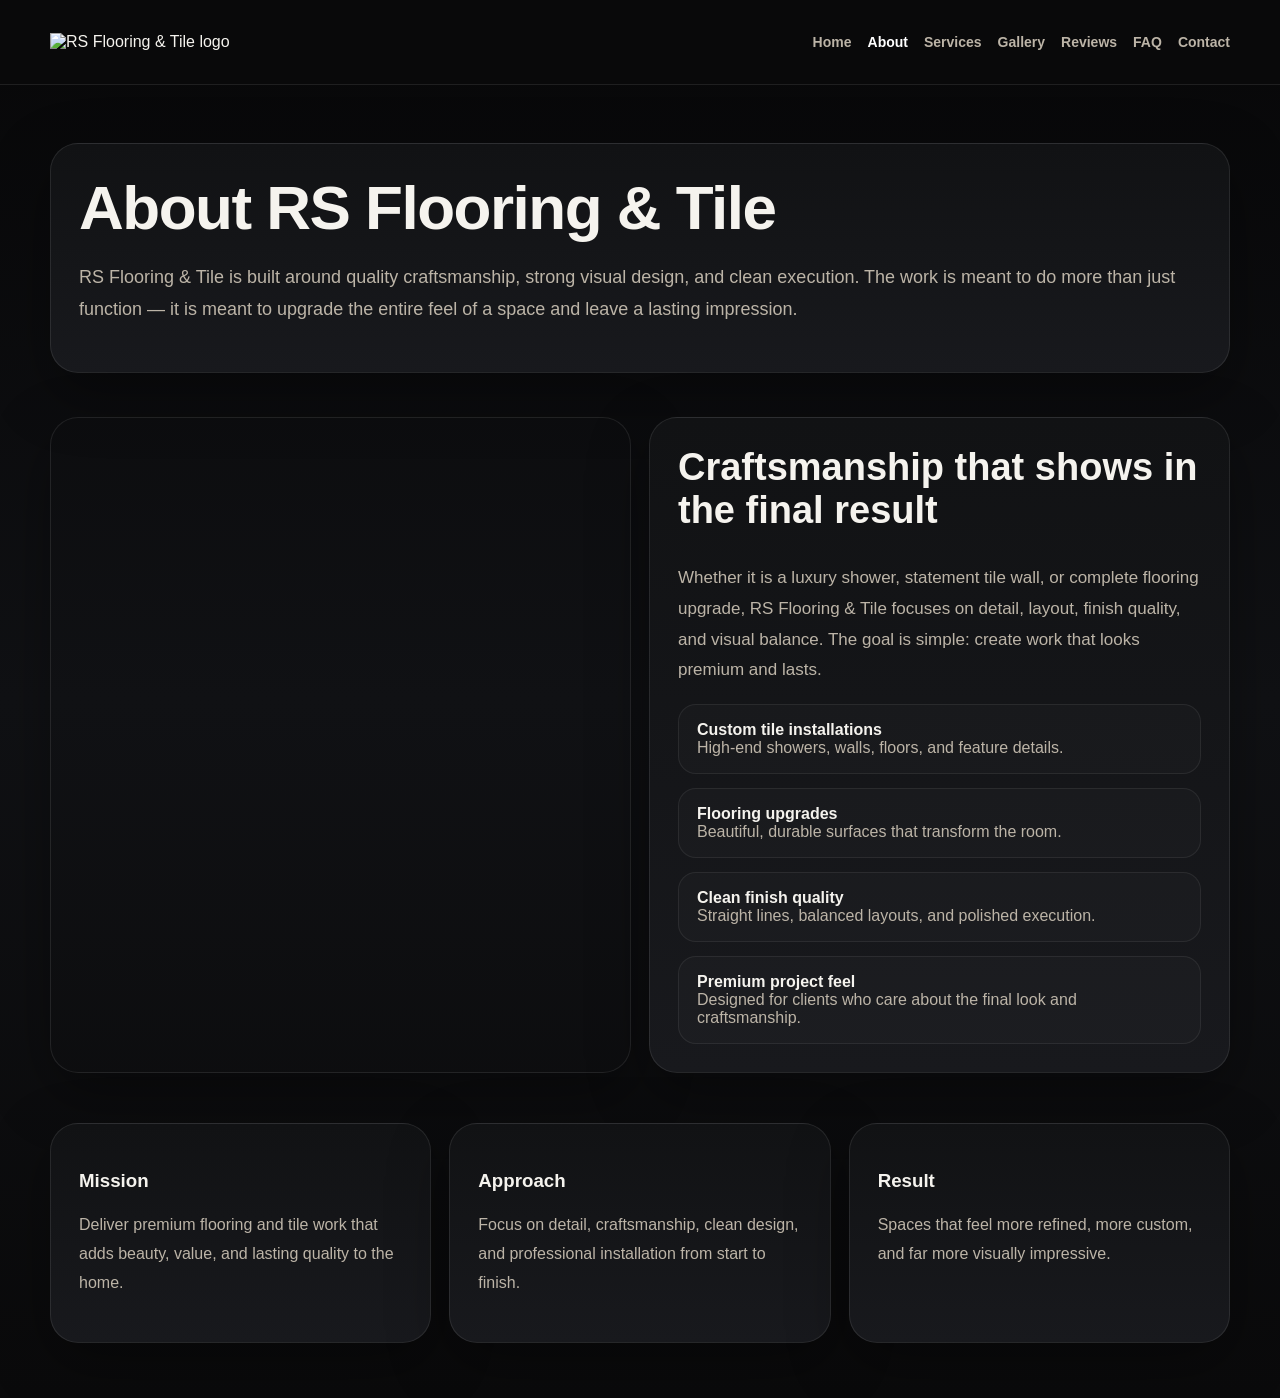
==== about.html @ 9e4d20f9 "Add files via upload" ====
<!DOCTYPE html>
<html lang="en">
<head>
  <meta charset="UTF-8" />
  <meta name="viewport" content="width=device-width, initial-scale=1.0" />
  <title>About | Prime Site Developer Demo</title>
  <meta name="description" content="Learn more about RS Flooring & Tile." />
  <style>
    :root{--line:rgba(255,255,255,.09);--text:#f5f3ee;--muted:#bcb4a7;--gold:#d7b26d;--gold2:#f0d39d;--shadow:0 20px 60px rgba(0,0,0,.35);--max:1180px}
    *{box-sizing:border-box} body{margin:0;font-family:Arial,Helvetica,sans-serif;color:var(--text);background:linear-gradient(180deg,#070708,#101114,#0a0a0b)}
    a{text-decoration:none;color:inherit}.container{width:min(calc(100% - 32px),var(--max));margin:auto}
    .topbar{position:sticky;top:0;z-index:40;background:rgba(10,10,11,.82);backdrop-filter:blur(14px);border-bottom:1px solid var(--line)}
    .nav{min-height:84px;display:flex;align-items:center;justify-content:space-between;gap:24px}.brand img{width:170px;max-width:42vw}
    .nav-links{display:flex;flex-wrap:wrap;gap:16px}.nav-links a{color:var(--muted);font-weight:700;font-size:14px}.nav-links a:hover,.nav-links a.active{color:#fff}
    .hero{padding:58px 0 24px}.card{border:1px solid var(--line);background:linear-gradient(180deg,#111214,#18191d);border-radius:28px;padding:28px;box-shadow:var(--shadow)}
    h1{font-size:clamp(36px,6vw,62px);margin:0 0 14px;letter-spacing:-1.5px}.lead{color:var(--muted);line-height:1.8;font-size:18px}
    .split{display:grid;grid-template-columns:1fr 1fr;gap:18px;padding:20px 0 50px}
    .photo{min-height:500px;border-radius:28px;border:1px solid var(--line);box-shadow:var(--shadow);background:url('65285AE1-018D-4B91-92CA-BC24BDD10A2C.jpeg') center/cover no-repeat}
    .list{display:grid;gap:14px;margin-top:18px}.item{padding:16px 18px;border-radius:18px;border:1px solid rgba(255,255,255,.07);background:rgba(255,255,255,.02)}
    .grid{display:grid;grid-template-columns:repeat(3,1fr);gap:18px;padding-bottom:55px}
    @media(max-width:980px){.split,.grid{grid-template-columns:1fr}}
  </style>
</head>
<body>
  <header class="topbar">
    <div class="container nav">
      <a class="brand" href="index.html"><img src="96FF7232-22A9-46B4-B3DC-EEF3B6DEE705.jpeg" alt="RS Flooring & Tile logo"></a>
      <nav class="nav-links">
        <a href="index.html">Home</a>
        <a class="active" href="about.html">About</a>
        <a href="services.html">Services</a>
        <a href="gallery.html">Gallery</a>
        <a href="reviews.html">Reviews</a>
        <a href="faq.html">FAQ</a>
        <a href="contact.html">Contact</a>
      </nav>
    </div>
  </header>

  <main class="container">
    <section class="hero">
      <div class="card">
        <h1>About RS Flooring & Tile</h1>
        <p class="lead">
          RS Flooring & Tile is built around quality craftsmanship, strong visual design, and clean execution. The work is meant to do more than just function — it is meant to upgrade the entire feel of a space and leave a lasting impression.
        </p>
      </div>
    </section>

    <section class="split">
      <div class="photo"></div>
      <div class="card">
        <h2 style="margin-top:0;font-size:38px;">Craftsmanship that shows in the final result</h2>
        <p class="lead" style="font-size:17px;">
          Whether it is a luxury shower, statement tile wall, or complete flooring upgrade, RS Flooring & Tile focuses on detail, layout, finish quality, and visual balance. The goal is simple: create work that looks premium and lasts.
        </p>

        <div class="list">
          <div class="item"><strong>Custom tile installations</strong><br><span style="color:var(--muted);">High-end showers, walls, floors, and feature details.</span></div>
          <div class="item"><strong>Flooring upgrades</strong><br><span style="color:var(--muted);">Beautiful, durable surfaces that transform the room.</span></div>
          <div class="item"><strong>Clean finish quality</strong><br><span style="color:var(--muted);">Straight lines, balanced layouts, and polished execution.</span></div>
          <div class="item"><strong>Premium project feel</strong><br><span style="color:var(--muted);">Designed for clients who care about the final look and craftsmanship.</span></div>
        </div>
      </div>
    </section>

    <section class="grid">
      <div class="card">
        <h3>Mission</h3>
        <p style="color:var(--muted);line-height:1.8;">Deliver premium flooring and tile work that adds beauty, value, and lasting quality to the home.</p>
      </div>
      <div class="card">
        <h3>Approach</h3>
        <p style="color:var(--muted);line-height:1.8;">Focus on detail, craftsmanship, clean design, and professional installation from start to finish.</p>
      </div>
      <div class="card">
        <h3>Result</h3>
        <p style="color:var(--muted);line-height:1.8;">Spaces that feel more refined, more custom, and far more visually impressive.</p>
      </div>
    </section>
  </main>
</body>
</html>
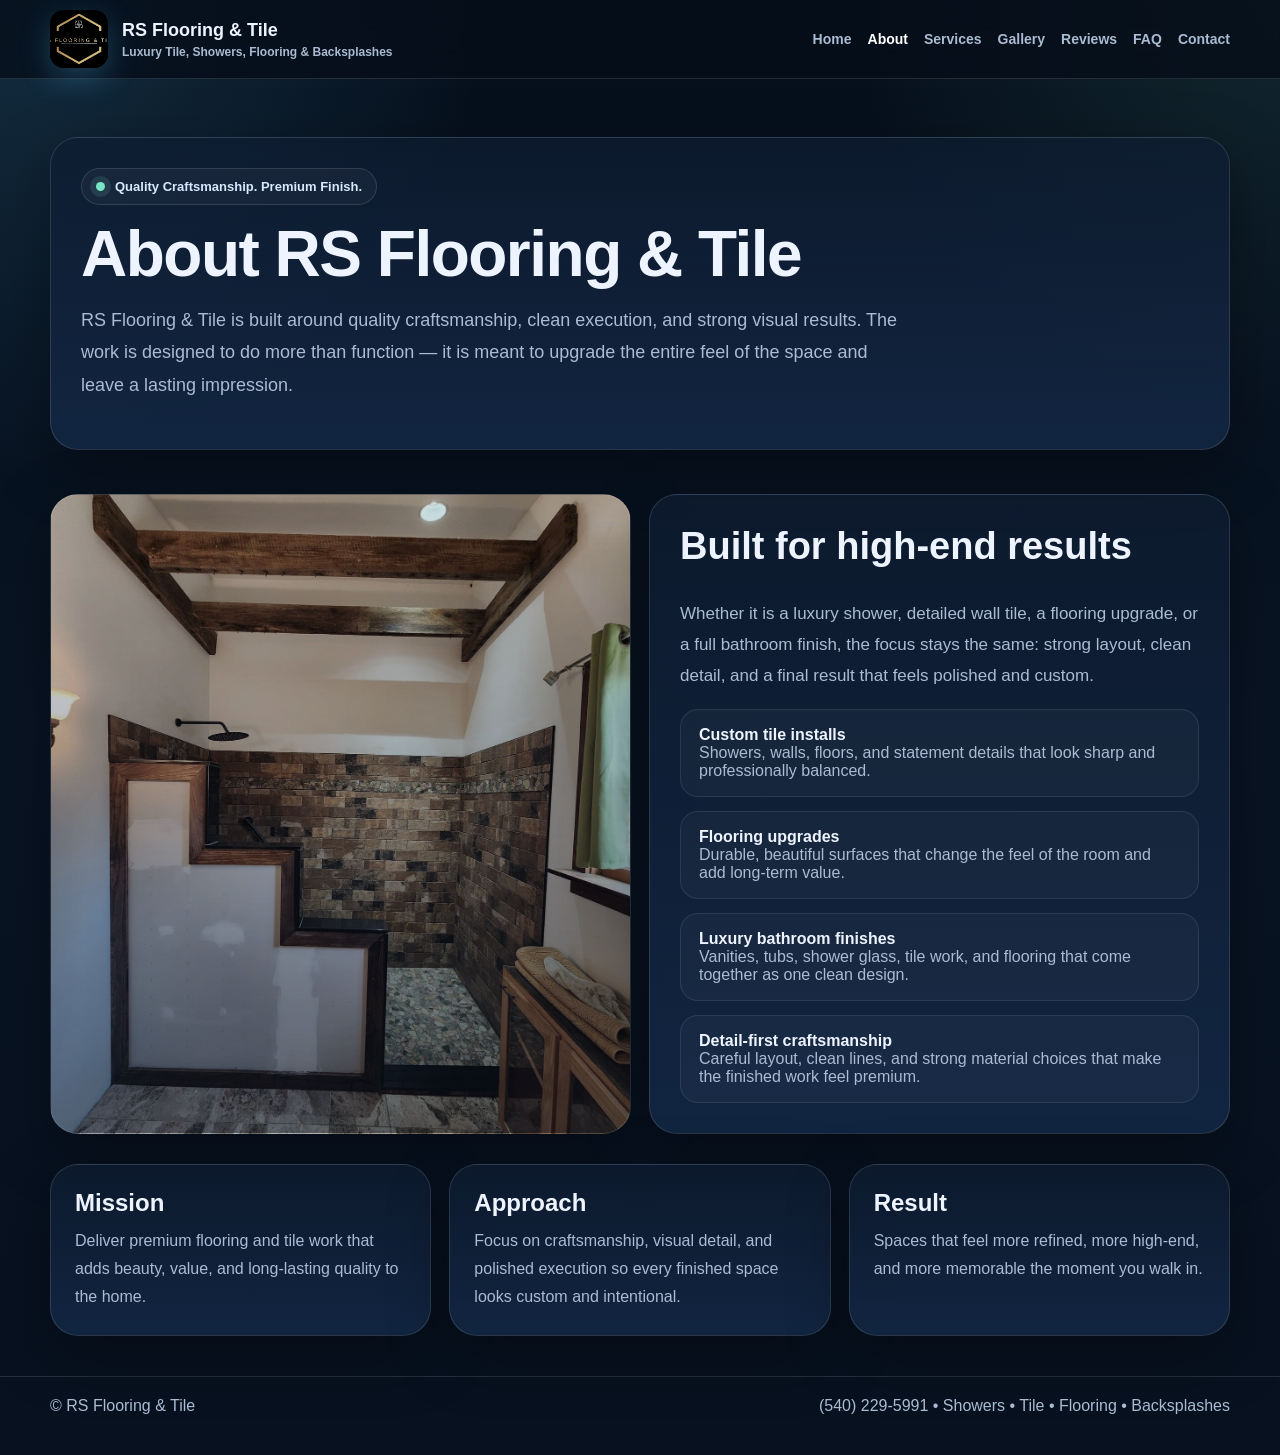
==== commit 45d95a42: "Add files via upload" ====
--- a/about.html
+++ b/about.html
@@ -3,28 +3,260 @@
 <head>
   <meta charset="UTF-8" />
   <meta name="viewport" content="width=device-width, initial-scale=1.0" />
-  <title>About | Prime Site Developer Demo</title>
-  <meta name="description" content="Learn more about RS Flooring & Tile." />
+  <title>RS Flooring & Tile | About</title>
+  <meta name="description" content="Learn more about RS Flooring & Tile and the quality behind the work." />
   <style>
-    :root{--line:rgba(255,255,255,.09);--text:#f5f3ee;--muted:#bcb4a7;--gold:#d7b26d;--gold2:#f0d39d;--shadow:0 20px 60px rgba(0,0,0,.35);--max:1180px}
-    *{box-sizing:border-box} body{margin:0;font-family:Arial,Helvetica,sans-serif;color:var(--text);background:linear-gradient(180deg,#070708,#101114,#0a0a0b)}
-    a{text-decoration:none;color:inherit}.container{width:min(calc(100% - 32px),var(--max));margin:auto}
-    .topbar{position:sticky;top:0;z-index:40;background:rgba(10,10,11,.82);backdrop-filter:blur(14px);border-bottom:1px solid var(--line)}
-    .nav{min-height:84px;display:flex;align-items:center;justify-content:space-between;gap:24px}.brand img{width:170px;max-width:42vw}
-    .nav-links{display:flex;flex-wrap:wrap;gap:16px}.nav-links a{color:var(--muted);font-weight:700;font-size:14px}.nav-links a:hover,.nav-links a.active{color:#fff}
-    .hero{padding:58px 0 24px}.card{border:1px solid var(--line);background:linear-gradient(180deg,#111214,#18191d);border-radius:28px;padding:28px;box-shadow:var(--shadow)}
-    h1{font-size:clamp(36px,6vw,62px);margin:0 0 14px;letter-spacing:-1.5px}.lead{color:var(--muted);line-height:1.8;font-size:18px}
-    .split{display:grid;grid-template-columns:1fr 1fr;gap:18px;padding:20px 0 50px}
-    .photo{min-height:500px;border-radius:28px;border:1px solid var(--line);box-shadow:var(--shadow);background:url('65285AE1-018D-4B91-92CA-BC24BDD10A2C.jpeg') center/cover no-repeat}
-    .list{display:grid;gap:14px;margin-top:18px}.item{padding:16px 18px;border-radius:18px;border:1px solid rgba(255,255,255,.07);background:rgba(255,255,255,.02)}
-    .grid{display:grid;grid-template-columns:repeat(3,1fr);gap:18px;padding-bottom:55px}
-    @media(max-width:980px){.split,.grid{grid-template-columns:1fr}}
+    :root{
+      --bg:#07111f;
+      --bg2:#0c1b30;
+      --panel:rgba(14,28,49,.78);
+      --panel2:rgba(19,39,67,.92);
+      --line:rgba(255,255,255,.12);
+      --text:#eef4ff;
+      --muted:#aabbd2;
+      --accent:#59c7ff;
+      --accent2:#79e5c4;
+      --shadow:0 18px 60px rgba(0,0,0,.35);
+      --max:1180px;
+    }
+
+    *{box-sizing:border-box}
+    html{scroll-behavior:smooth}
+
+    body{
+      margin:0;
+      font-family:Arial, Helvetica, sans-serif;
+      color:var(--text);
+      background:
+        radial-gradient(circle at top left, rgba(89,199,255,.16), transparent 25%),
+        radial-gradient(circle at top right, rgba(121,229,196,.10), transparent 22%),
+        linear-gradient(180deg,#06101c 0%,#091423 50%,#07111f 100%);
+    }
+
+    a{text-decoration:none;color:inherit}
+    img{max-width:100%;display:block}
+
+    .container{
+      width:min(calc(100% - 32px),var(--max));
+      margin:auto;
+    }
+
+    .topbar{
+      position:sticky;
+      top:0;
+      z-index:100;
+      background:rgba(6,14,25,.78);
+      backdrop-filter:blur(16px);
+      border-bottom:1px solid var(--line);
+    }
+
+    .nav{
+      min-height:78px;
+      display:flex;
+      align-items:center;
+      justify-content:space-between;
+      gap:20px;
+    }
+
+    .brand{
+      display:flex;
+      align-items:center;
+      gap:14px;
+      font-weight:800;
+    }
+
+    .brand img{
+      width:58px;
+      height:58px;
+      object-fit:cover;
+      border-radius:14px;
+      box-shadow:0 10px 30px rgba(89,199,255,.25);
+    }
+
+    .brand-text strong{
+      display:block;
+      font-size:18px;
+    }
+
+    .brand-text span{
+      display:block;
+      font-size:12px;
+      color:var(--muted);
+      font-weight:700;
+      margin-top:4px;
+    }
+
+    .nav-links{
+      display:flex;
+      flex-wrap:wrap;
+      gap:16px;
+      align-items:center;
+    }
+
+    .nav-links a{
+      color:var(--muted);
+      font-weight:700;
+      font-size:14px;
+      padding:10px 0;
+    }
+
+    .nav-links a:hover,
+    .nav-links a.active{
+      color:#fff;
+    }
+
+    .hero{
+      padding:58px 0 24px;
+    }
+
+    .hero-card,
+    .card{
+      border:1px solid var(--line);
+      background:linear-gradient(180deg,var(--panel),var(--panel2));
+      border-radius:28px;
+      box-shadow:var(--shadow);
+    }
+
+    .hero-card{
+      padding:30px;
+    }
+
+    .eyebrow{
+      display:inline-flex;
+      align-items:center;
+      gap:10px;
+      padding:10px 14px;
+      border:1px solid var(--line);
+      border-radius:999px;
+      color:#d8e8ff;
+      background:rgba(255,255,255,.04);
+      font-size:13px;
+      font-weight:700;
+      margin-bottom:18px;
+    }
+
+    .dot{
+      width:9px;
+      height:9px;
+      border-radius:50%;
+      background:var(--accent2);
+      box-shadow:0 0 0 6px rgba(121,229,196,.12);
+    }
+
+    h1{
+      font-size:clamp(38px,6vw,64px);
+      line-height:.98;
+      margin:0 0 14px;
+      letter-spacing:-1.5px;
+    }
+
+    .lead{
+      color:var(--muted);
+      line-height:1.8;
+      font-size:18px;
+      max-width:820px;
+    }
+
+    .split{
+      display:grid;
+      grid-template-columns:1fr 1fr;
+      gap:18px;
+      padding:20px 0 30px;
+    }
+
+    .image-panel{
+      min-height:500px;
+      border-radius:28px;
+      overflow:hidden;
+      border:1px solid var(--line);
+      box-shadow:var(--shadow);
+      background:
+        linear-gradient(180deg,rgba(7,17,31,.12),rgba(7,17,31,.56)),
+        url('project5.jpeg') center/cover no-repeat;
+    }
+
+    .card{
+      padding:30px;
+    }
+
+    .card h2{
+      margin-top:0;
+      font-size:38px;
+    }
+
+    .list{
+      display:grid;
+      gap:14px;
+      margin-top:18px;
+    }
+
+    .list-item{
+      padding:16px 18px;
+      border-radius:18px;
+      border:1px solid rgba(255,255,255,.09);
+      background:rgba(255,255,255,.03);
+    }
+
+    .grid{
+      display:grid;
+      grid-template-columns:repeat(3,1fr);
+      gap:18px;
+      padding-bottom:20px;
+    }
+
+    .mini{
+      padding:24px;
+    }
+
+    .mini h3{
+      margin:0 0 10px;
+      font-size:24px;
+    }
+
+    .mini p{
+      margin:0;
+      color:var(--muted);
+      line-height:1.75;
+    }
+
+    .footer{
+      border-top:1px solid var(--line);
+      color:var(--muted);
+      padding:20px 0 40px;
+      margin-top:20px;
+    }
+
+    .footer-row{
+      display:flex;
+      justify-content:space-between;
+      gap:20px;
+      flex-wrap:wrap;
+    }
+
+    @media (max-width:1000px){
+      .split,.grid{
+        grid-template-columns:1fr;
+      }
+      .footer-row{
+        display:block;
+      }
+      .nav{
+        padding:14px 0;
+      }
+    }
   </style>
 </head>
 <body>
   <header class="topbar">
     <div class="container nav">
-      <a class="brand" href="index.html"><img src="96FF7232-22A9-46B4-B3DC-EEF3B6DEE705.jpeg" alt="RS Flooring & Tile logo"></a>
+      <a class="brand" href="index.html">
+        <img src="logo.jpeg" alt="RS Flooring & Tile logo">
+        <div class="brand-text">
+          <strong>RS Flooring & Tile</strong>
+          <span>Luxury Tile, Showers, Flooring & Backsplashes</span>
+        </div>
+      </a>
+
       <nav class="nav-links">
         <a href="index.html">Home</a>
         <a class="active" href="about.html">About</a>
@@ -39,45 +271,71 @@
 
   <main class="container">
     <section class="hero">
-      <div class="card">
+      <div class="hero-card">
+        <div class="eyebrow"><span class="dot"></span> Quality Craftsmanship. Premium Finish.</div>
         <h1>About RS Flooring & Tile</h1>
         <p class="lead">
-          RS Flooring & Tile is built around quality craftsmanship, strong visual design, and clean execution. The work is meant to do more than just function — it is meant to upgrade the entire feel of a space and leave a lasting impression.
+          RS Flooring & Tile is built around quality craftsmanship, clean execution, and strong visual results. The work is designed to do more than function — it is meant to upgrade the entire feel of the space and leave a lasting impression.
         </p>
       </div>
     </section>
 
     <section class="split">
-      <div class="photo"></div>
+      <div class="image-panel"></div>
+
       <div class="card">
-        <h2 style="margin-top:0;font-size:38px;">Craftsmanship that shows in the final result</h2>
+        <h2>Built for high-end results</h2>
         <p class="lead" style="font-size:17px;">
-          Whether it is a luxury shower, statement tile wall, or complete flooring upgrade, RS Flooring & Tile focuses on detail, layout, finish quality, and visual balance. The goal is simple: create work that looks premium and lasts.
+          Whether it is a luxury shower, detailed wall tile, a flooring upgrade, or a full bathroom finish, the focus stays the same: strong layout, clean detail, and a final result that feels polished and custom.
         </p>
 
         <div class="list">
-          <div class="item"><strong>Custom tile installations</strong><br><span style="color:var(--muted);">High-end showers, walls, floors, and feature details.</span></div>
-          <div class="item"><strong>Flooring upgrades</strong><br><span style="color:var(--muted);">Beautiful, durable surfaces that transform the room.</span></div>
-          <div class="item"><strong>Clean finish quality</strong><br><span style="color:var(--muted);">Straight lines, balanced layouts, and polished execution.</span></div>
-          <div class="item"><strong>Premium project feel</strong><br><span style="color:var(--muted);">Designed for clients who care about the final look and craftsmanship.</span></div>
+          <div class="list-item">
+            <strong>Custom tile installs</strong><br>
+            <span style="color:var(--muted);">Showers, walls, floors, and statement details that look sharp and professionally balanced.</span>
+          </div>
+
+          <div class="list-item">
+            <strong>Flooring upgrades</strong><br>
+            <span style="color:var(--muted);">Durable, beautiful surfaces that change the feel of the room and add long-term value.</span>
+          </div>
+
+          <div class="list-item">
+            <strong>Luxury bathroom finishes</strong><br>
+            <span style="color:var(--muted);">Vanities, tubs, shower glass, tile work, and flooring that come together as one clean design.</span>
+          </div>
+
+          <div class="list-item">
+            <strong>Detail-first craftsmanship</strong><br>
+            <span style="color:var(--muted);">Careful layout, clean lines, and strong material choices that make the finished work feel premium.</span>
+          </div>
         </div>
       </div>
     </section>
 
     <section class="grid">
-      <div class="card">
+      <div class="hero-card mini">
         <h3>Mission</h3>
-        <p style="color:var(--muted);line-height:1.8;">Deliver premium flooring and tile work that adds beauty, value, and lasting quality to the home.</p>
-      </div>
-      <div class="card">
+        <p>Deliver premium flooring and tile work that adds beauty, value, and long-lasting quality to the home.</p>
+      </div>
+
+      <div class="hero-card mini">
         <h3>Approach</h3>
-        <p style="color:var(--muted);line-height:1.8;">Focus on detail, craftsmanship, clean design, and professional installation from start to finish.</p>
-      </div>
-      <div class="card">
+        <p>Focus on craftsmanship, visual detail, and polished execution so every finished space looks custom and intentional.</p>
+      </div>
+
+      <div class="hero-card mini">
         <h3>Result</h3>
-        <p style="color:var(--muted);line-height:1.8;">Spaces that feel more refined, more custom, and far more visually impressive.</p>
+        <p>Spaces that feel more refined, more high-end, and more memorable the moment you walk in.</p>
       </div>
     </section>
   </main>
+
+  <footer class="footer">
+    <div class="container footer-row">
+      <div>© RS Flooring & Tile</div>
+      <div>(540) 229-5991 • Showers • Tile • Flooring • Backsplashes</div>
+    </div>
+  </footer>
 </body>
-</html>
+</html>
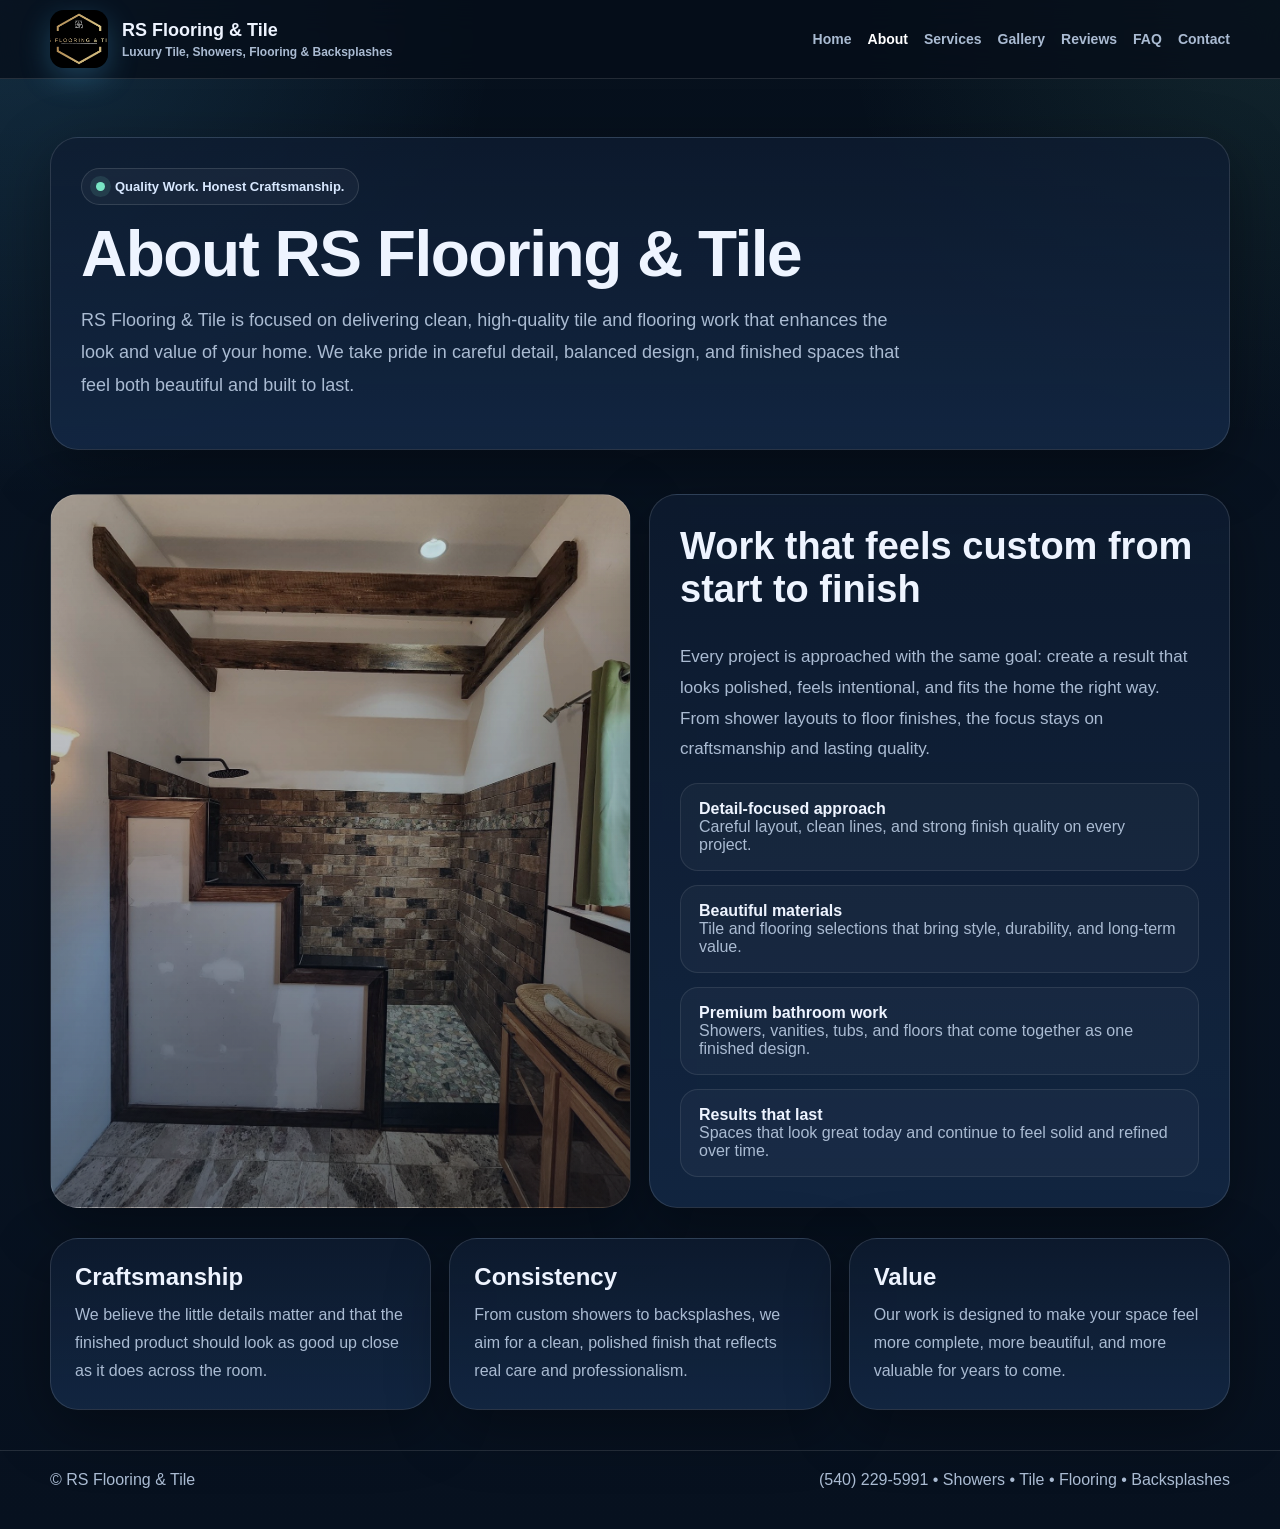
==== commit c4fabb0c: "Add files via upload" ====
--- a/about.html
+++ b/about.html
@@ -4,338 +4,118 @@
   <meta charset="UTF-8" />
   <meta name="viewport" content="width=device-width, initial-scale=1.0" />
   <title>RS Flooring & Tile | About</title>
-  <meta name="description" content="Learn more about RS Flooring & Tile and the quality behind the work." />
+  <meta name="description" content="Learn more about RS Flooring & Tile and our approach to quality craftsmanship." />
   <style>
-    :root{
-      --bg:#07111f;
-      --bg2:#0c1b30;
-      --panel:rgba(14,28,49,.78);
-      --panel2:rgba(19,39,67,.92);
-      --line:rgba(255,255,255,.12);
-      --text:#eef4ff;
-      --muted:#aabbd2;
-      --accent:#59c7ff;
-      --accent2:#79e5c4;
-      --shadow:0 18px 60px rgba(0,0,0,.35);
-      --max:1180px;
-    }
-
+    :root{--bg:#07111f;--panel:rgba(14,28,49,.78);--panel2:rgba(19,39,67,.92);--line:rgba(255,255,255,.12);--text:#eef4ff;--muted:#aabbd2;--accent:#59c7ff;--accent2:#79e5c4;--shadow:0 18px 60px rgba(0,0,0,.35);--max:1180px}
     *{box-sizing:border-box}
-    html{scroll-behavior:smooth}
-
-    body{
-      margin:0;
-      font-family:Arial, Helvetica, sans-serif;
-      color:var(--text);
-      background:
-        radial-gradient(circle at top left, rgba(89,199,255,.16), transparent 25%),
-        radial-gradient(circle at top right, rgba(121,229,196,.10), transparent 22%),
-        linear-gradient(180deg,#06101c 0%,#091423 50%,#07111f 100%);
-    }
-
-    a{text-decoration:none;color:inherit}
-    img{max-width:100%;display:block}
-
-    .container{
-      width:min(calc(100% - 32px),var(--max));
-      margin:auto;
-    }
-
-    .topbar{
-      position:sticky;
-      top:0;
-      z-index:100;
-      background:rgba(6,14,25,.78);
-      backdrop-filter:blur(16px);
-      border-bottom:1px solid var(--line);
-    }
-
-    .nav{
-      min-height:78px;
-      display:flex;
-      align-items:center;
-      justify-content:space-between;
-      gap:20px;
-    }
-
-    .brand{
-      display:flex;
-      align-items:center;
-      gap:14px;
-      font-weight:800;
-    }
-
-    .brand img{
-      width:58px;
-      height:58px;
-      object-fit:cover;
-      border-radius:14px;
-      box-shadow:0 10px 30px rgba(89,199,255,.25);
-    }
-
-    .brand-text strong{
-      display:block;
-      font-size:18px;
-    }
-
-    .brand-text span{
-      display:block;
-      font-size:12px;
-      color:var(--muted);
-      font-weight:700;
-      margin-top:4px;
-    }
-
-    .nav-links{
-      display:flex;
-      flex-wrap:wrap;
-      gap:16px;
-      align-items:center;
-    }
-
-    .nav-links a{
-      color:var(--muted);
-      font-weight:700;
-      font-size:14px;
-      padding:10px 0;
-    }
-
-    .nav-links a:hover,
-    .nav-links a.active{
-      color:#fff;
-    }
-
-    .hero{
-      padding:58px 0 24px;
-    }
-
-    .hero-card,
-    .card{
-      border:1px solid var(--line);
-      background:linear-gradient(180deg,var(--panel),var(--panel2));
-      border-radius:28px;
-      box-shadow:var(--shadow);
-    }
-
-    .hero-card{
-      padding:30px;
-    }
-
-    .eyebrow{
-      display:inline-flex;
-      align-items:center;
-      gap:10px;
-      padding:10px 14px;
-      border:1px solid var(--line);
-      border-radius:999px;
-      color:#d8e8ff;
-      background:rgba(255,255,255,.04);
-      font-size:13px;
-      font-weight:700;
-      margin-bottom:18px;
-    }
-
-    .dot{
-      width:9px;
-      height:9px;
-      border-radius:50%;
-      background:var(--accent2);
-      box-shadow:0 0 0 6px rgba(121,229,196,.12);
-    }
-
-    h1{
-      font-size:clamp(38px,6vw,64px);
-      line-height:.98;
-      margin:0 0 14px;
-      letter-spacing:-1.5px;
-    }
-
-    .lead{
-      color:var(--muted);
-      line-height:1.8;
-      font-size:18px;
-      max-width:820px;
-    }
-
-    .split{
-      display:grid;
-      grid-template-columns:1fr 1fr;
-      gap:18px;
-      padding:20px 0 30px;
-    }
-
-    .image-panel{
-      min-height:500px;
-      border-radius:28px;
-      overflow:hidden;
-      border:1px solid var(--line);
-      box-shadow:var(--shadow);
-      background:
-        linear-gradient(180deg,rgba(7,17,31,.12),rgba(7,17,31,.56)),
-        url('project5.jpeg') center/cover no-repeat;
-    }
-
-    .card{
-      padding:30px;
-    }
-
-    .card h2{
-      margin-top:0;
-      font-size:38px;
-    }
-
-    .list{
-      display:grid;
-      gap:14px;
-      margin-top:18px;
-    }
-
-    .list-item{
-      padding:16px 18px;
-      border-radius:18px;
-      border:1px solid rgba(255,255,255,.09);
-      background:rgba(255,255,255,.03);
-    }
-
-    .grid{
-      display:grid;
-      grid-template-columns:repeat(3,1fr);
-      gap:18px;
-      padding-bottom:20px;
-    }
-
-    .mini{
-      padding:24px;
-    }
-
-    .mini h3{
-      margin:0 0 10px;
-      font-size:24px;
-    }
-
-    .mini p{
-      margin:0;
-      color:var(--muted);
-      line-height:1.75;
-    }
-
-    .footer{
-      border-top:1px solid var(--line);
-      color:var(--muted);
-      padding:20px 0 40px;
-      margin-top:20px;
-    }
-
-    .footer-row{
-      display:flex;
-      justify-content:space-between;
-      gap:20px;
-      flex-wrap:wrap;
-    }
-
-    @media (max-width:1000px){
-      .split,.grid{
-        grid-template-columns:1fr;
-      }
-      .footer-row{
-        display:block;
-      }
-      .nav{
-        padding:14px 0;
-      }
-    }
+    body{margin:0;font-family:Arial,Helvetica,sans-serif;color:var(--text);background:
+      radial-gradient(circle at top left, rgba(89,199,255,.16), transparent 25%),
+      radial-gradient(circle at top right, rgba(121,229,196,.10), transparent 22%),
+      linear-gradient(180deg,#06101c 0%,#091423 50%,#07111f 100%)}
+    a{text-decoration:none;color:inherit} img{max-width:100%;display:block}
+    .container{width:min(calc(100% - 32px),var(--max));margin:auto}
+    .topbar{position:sticky;top:0;z-index:100;background:rgba(6,14,25,.78);backdrop-filter:blur(16px);border-bottom:1px solid var(--line)}
+    .nav{min-height:78px;display:flex;align-items:center;justify-content:space-between;gap:20px}
+    .brand{display:flex;align-items:center;gap:14px;font-weight:800}
+    .brand img{width:58px;height:58px;object-fit:cover;border-radius:14px;box-shadow:0 10px 30px rgba(89,199,255,.25)}
+    .brand-text strong{display:block;font-size:18px}
+    .brand-text span{display:block;font-size:12px;color:var(--muted);font-weight:700;margin-top:4px}
+    .nav-links{display:flex;flex-wrap:wrap;gap:16px;align-items:center}
+    .nav-links a{color:var(--muted);font-weight:700;font-size:14px;padding:10px 0}
+    .nav-links a:hover,.nav-links a.active{color:#fff}
+    .hero{padding:58px 0 24px}
+    .hero-card,.card{border:1px solid var(--line);background:linear-gradient(180deg,var(--panel),var(--panel2));border-radius:28px;box-shadow:var(--shadow)}
+    .hero-card{padding:30px}
+    .eyebrow{display:inline-flex;align-items:center;gap:10px;padding:10px 14px;border:1px solid var(--line);border-radius:999px;color:#d8e8ff;background:rgba(255,255,255,.04);font-size:13px;font-weight:700;margin-bottom:18px}
+    .dot{width:9px;height:9px;border-radius:50%;background:var(--accent2);box-shadow:0 0 0 6px rgba(121,229,196,.12)}
+    h1{font-size:clamp(38px,6vw,64px);line-height:.98;margin:0 0 14px;letter-spacing:-1.5px}
+    .lead{color:var(--muted);line-height:1.8;font-size:18px;max-width:820px}
+    .split{display:grid;grid-template-columns:1fr 1fr;gap:18px;padding:20px 0 30px}
+    .image-panel{min-height:500px;border-radius:28px;overflow:hidden;border:1px solid var(--line);box-shadow:var(--shadow);background:
+      linear-gradient(180deg,rgba(7,17,31,.12),rgba(7,17,31,.56)),url('project5.jpeg') center/cover no-repeat}
+    .card{padding:30px}
+    .card h2{margin-top:0;font-size:38px}
+    .list{display:grid;gap:14px;margin-top:18px}
+    .list-item{padding:16px 18px;border-radius:18px;border:1px solid rgba(255,255,255,.09);background:rgba(255,255,255,.03)}
+    .grid{display:grid;grid-template-columns:repeat(3,1fr);gap:18px;padding-bottom:20px}
+    .mini{padding:24px}
+    .mini h3{margin:0 0 10px;font-size:24px}
+    .mini p{margin:0;color:var(--muted);line-height:1.75}
+    .footer{border-top:1px solid var(--line);color:var(--muted);padding:20px 0 40px;margin-top:20px}
+    .footer-row{display:flex;justify-content:space-between;gap:20px;flex-wrap:wrap}
+    @media (max-width:1000px){.split,.grid{grid-template-columns:1fr}.footer-row{display:block}.nav{padding:14px 0}}
   </style>
 </head>
 <body>
-  <header class="topbar">
-    <div class="container nav">
-      <a class="brand" href="index.html">
-        <img src="logo.jpeg" alt="RS Flooring & Tile logo">
-        <div class="brand-text">
-          <strong>RS Flooring & Tile</strong>
-          <span>Luxury Tile, Showers, Flooring & Backsplashes</span>
-        </div>
-      </a>
+<header class="topbar">
+  <div class="container nav">
+    <a class="brand" href="index.html">
+      <img src="logo.jpeg" alt="RS Flooring & Tile logo">
+      <div class="brand-text">
+        <strong>RS Flooring & Tile</strong>
+        <span>Luxury Tile, Showers, Flooring & Backsplashes</span>
+      </div>
+    </a>
+    <nav class="nav-links">
+      <a href="index.html">Home</a>
+      <a class="active" href="about.html">About</a>
+      <a href="services.html">Services</a>
+      <a href="gallery.html">Gallery</a>
+      <a href="reviews.html">Reviews</a>
+      <a href="faq.html">FAQ</a>
+      <a href="contact.html">Contact</a>
+    </nav>
+  </div>
+</header>
 
-      <nav class="nav-links">
-        <a href="index.html">Home</a>
-        <a class="active" href="about.html">About</a>
-        <a href="services.html">Services</a>
-        <a href="gallery.html">Gallery</a>
-        <a href="reviews.html">Reviews</a>
-        <a href="faq.html">FAQ</a>
-        <a href="contact.html">Contact</a>
-      </nav>
+<main class="container">
+  <section class="hero">
+    <div class="hero-card">
+      <div class="eyebrow"><span class="dot"></span> Quality Work. Honest Craftsmanship.</div>
+      <h1>About RS Flooring & Tile</h1>
+      <p class="lead">
+        RS Flooring & Tile is focused on delivering clean, high-quality tile and flooring work that enhances the look and value of your home. We take pride in careful detail, balanced design, and finished spaces that feel both beautiful and built to last.
+      </p>
     </div>
-  </header>
+  </section>
 
-  <main class="container">
-    <section class="hero">
-      <div class="hero-card">
-        <div class="eyebrow"><span class="dot"></span> Quality Craftsmanship. Premium Finish.</div>
-        <h1>About RS Flooring & Tile</h1>
-        <p class="lead">
-          RS Flooring & Tile is built around quality craftsmanship, clean execution, and strong visual results. The work is designed to do more than function — it is meant to upgrade the entire feel of the space and leave a lasting impression.
-        </p>
+  <section class="split">
+    <div class="image-panel"></div>
+    <div class="card">
+      <h2>Work that feels custom from start to finish</h2>
+      <p class="lead" style="font-size:17px;">
+        Every project is approached with the same goal: create a result that looks polished, feels intentional, and fits the home the right way. From shower layouts to floor finishes, the focus stays on craftsmanship and lasting quality.
+      </p>
+      <div class="list">
+        <div class="list-item"><strong>Detail-focused approach</strong><br><span style="color:var(--muted);">Careful layout, clean lines, and strong finish quality on every project.</span></div>
+        <div class="list-item"><strong>Beautiful materials</strong><br><span style="color:var(--muted);">Tile and flooring selections that bring style, durability, and long-term value.</span></div>
+        <div class="list-item"><strong>Premium bathroom work</strong><br><span style="color:var(--muted);">Showers, vanities, tubs, and floors that come together as one finished design.</span></div>
+        <div class="list-item"><strong>Results that last</strong><br><span style="color:var(--muted);">Spaces that look great today and continue to feel solid and refined over time.</span></div>
       </div>
-    </section>
+    </div>
+  </section>
 
-    <section class="split">
-      <div class="image-panel"></div>
+  <section class="grid">
+    <div class="hero-card mini">
+      <h3>Craftsmanship</h3>
+      <p>We believe the little details matter and that the finished product should look as good up close as it does across the room.</p>
+    </div>
+    <div class="hero-card mini">
+      <h3>Consistency</h3>
+      <p>From custom showers to backsplashes, we aim for a clean, polished finish that reflects real care and professionalism.</p>
+    </div>
+    <div class="hero-card mini">
+      <h3>Value</h3>
+      <p>Our work is designed to make your space feel more complete, more beautiful, and more valuable for years to come.</p>
+    </div>
+  </section>
+</main>
 
-      <div class="card">
-        <h2>Built for high-end results</h2>
-        <p class="lead" style="font-size:17px;">
-          Whether it is a luxury shower, detailed wall tile, a flooring upgrade, or a full bathroom finish, the focus stays the same: strong layout, clean detail, and a final result that feels polished and custom.
-        </p>
-
-        <div class="list">
-          <div class="list-item">
-            <strong>Custom tile installs</strong><br>
-            <span style="color:var(--muted);">Showers, walls, floors, and statement details that look sharp and professionally balanced.</span>
-          </div>
-
-          <div class="list-item">
-            <strong>Flooring upgrades</strong><br>
-            <span style="color:var(--muted);">Durable, beautiful surfaces that change the feel of the room and add long-term value.</span>
-          </div>
-
-          <div class="list-item">
-            <strong>Luxury bathroom finishes</strong><br>
-            <span style="color:var(--muted);">Vanities, tubs, shower glass, tile work, and flooring that come together as one clean design.</span>
-          </div>
-
-          <div class="list-item">
-            <strong>Detail-first craftsmanship</strong><br>
-            <span style="color:var(--muted);">Careful layout, clean lines, and strong material choices that make the finished work feel premium.</span>
-          </div>
-        </div>
-      </div>
-    </section>
-
-    <section class="grid">
-      <div class="hero-card mini">
-        <h3>Mission</h3>
-        <p>Deliver premium flooring and tile work that adds beauty, value, and long-lasting quality to the home.</p>
-      </div>
-
-      <div class="hero-card mini">
-        <h3>Approach</h3>
-        <p>Focus on craftsmanship, visual detail, and polished execution so every finished space looks custom and intentional.</p>
-      </div>
-
-      <div class="hero-card mini">
-        <h3>Result</h3>
-        <p>Spaces that feel more refined, more high-end, and more memorable the moment you walk in.</p>
-      </div>
-    </section>
-  </main>
-
-  <footer class="footer">
-    <div class="container footer-row">
-      <div>© RS Flooring & Tile</div>
-      <div>(540) 229-5991 • Showers • Tile • Flooring • Backsplashes</div>
-    </div>
-  </footer>
+<footer class="footer">
+  <div class="container footer-row">
+    <div>© RS Flooring & Tile</div>
+    <div>(540) 229-5991 • Showers • Tile • Flooring • Backsplashes</div>
+  </div>
+</footer>
 </body>
 </html>
